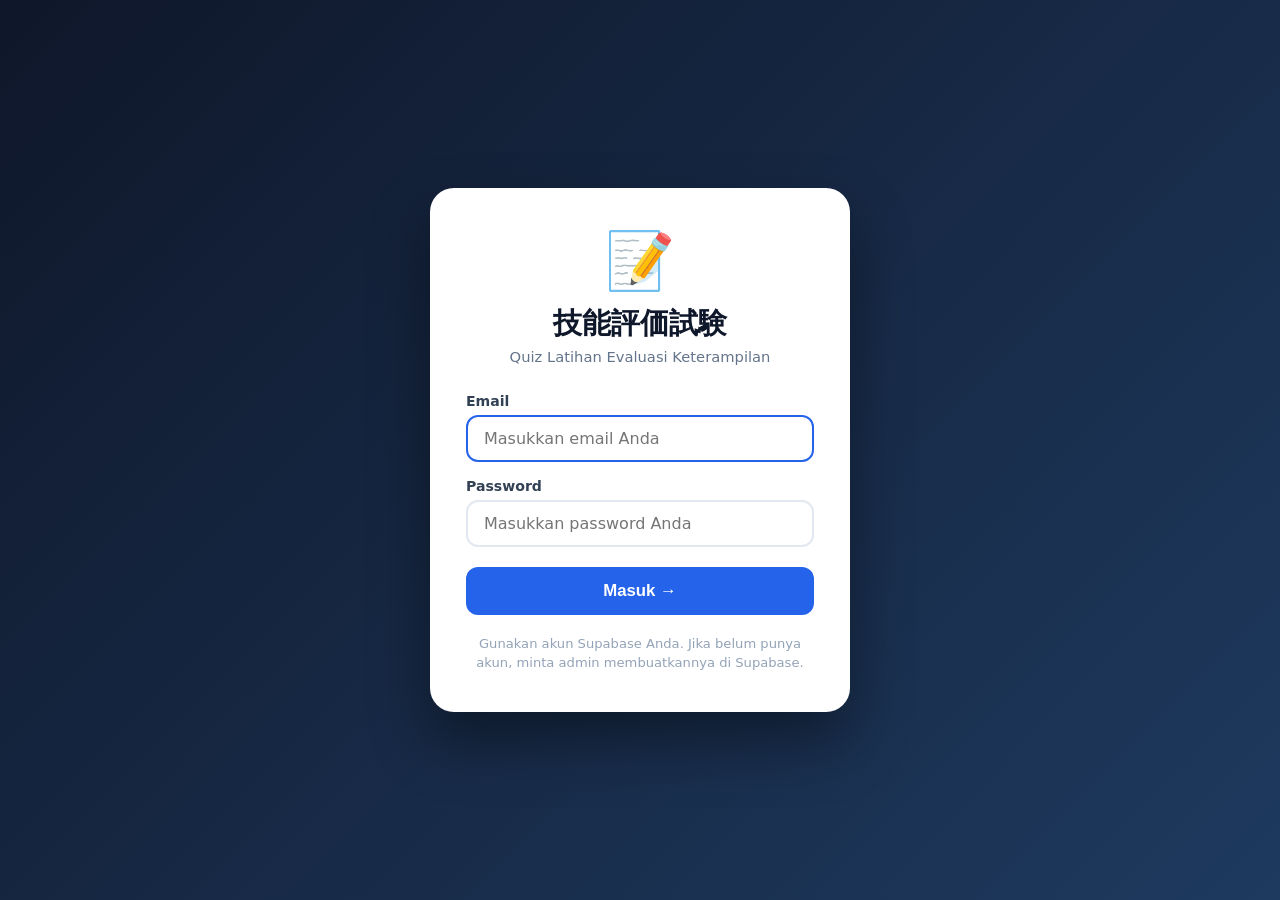
==== public/index.html @ 16ea08e5 "Siapkan deploy publik Souzai Kako" ====
<!doctype html>
<html lang="id">
    <head>
        <meta charset="utf-8" />
        <meta name="viewport" content="width=device-width, initial-scale=1" />
        <title>技能評価試験 — Quiz Latihan Evaluasi Keterampilan</title>
        <link rel="stylesheet" href="./assets/css/style.css" />
    </head>
    <body>
        <!-- 0. Halaman Login User -->
        <div id="screen-login" class="login-overlay">
            <div class="login-card">
                <div class="login-logo">📝</div>
                <h2>技能評価試験</h2>
                <p class="login-subtitle">Quiz Latihan Evaluasi Keterampilan</p>
                <form id="user-login-form" class="login-form" onsubmit="handleUserLogin(event)">
                    <div class="login-field">
                        <label for="login-username">Email</label>
                        <input
                            type="email"
                            id="login-username"
                            placeholder="Masukkan email Anda"
                            autocomplete="email"
                            required
                            autofocus
                        />
                    </div>
                    <div class="login-field">
                        <label for="login-password">Password</label>
                        <input
                            type="password"
                            id="login-password"
                            placeholder="Masukkan password Anda"
                            autocomplete="current-password"
                            required
                        />
                    </div>
                    <div id="login-error" class="login-error">Email atau password salah!</div>
                    <button type="submit" class="btn-login">Masuk →</button>
                </form>
                <p class="login-note">Gunakan akun Supabase Anda. Jika belum punya akun, minta admin membuatkannya di Supabase.</p>
            </div>
        </div>

        <main style="display:none;" id="main-app">
            <!-- User info bar -->
            <div class="user-topbar">
                <span class="user-topbar-name">👤 <span id="topbar-username">-</span></span>
                <button class="btn-user-logout" onclick="handleUserLogout()">🚪 Keluar</button>
            </div>

            <!-- 1. Halaman Depan: Pemilihan Bidang Pekerjaan -->
            <section id="screen-categories">
                <div class="hero-header">
                    <span class="hero-badge" id="hero-badge-title">技能評価試験 練習クイズ</span>
                    <h1 class="hero-title">Pilih Bidang Pekerjaan</h1>
                    <p class="hero-subtitle">
                        Pilih bidang kejuruan yang sesuai dengan pekerjaan magang Anda untuk memulai latihan soal evaluasi keterampilan:
                    </p>
                </div>

                <div class="category-grid" id="category-grid">
                    <!-- Diisi dinamis oleh app.js -->
                </div>
            </section>

            <!-- 2. Halaman Pengaturan Level & Tahun Soal (Tampil setelah memilih bidang) -->
            <section id="screen-config" style="display: none;">
                <div class="config-card">
                    <div class="config-header">
                        <div class="config-title-group">
                            <h2 id="config-cat-title">🍱 惣菜製造業</h2>
                            <p>Tentukan tingkatan ujian dan tahun soal yang ingin Anda pelajari:</p>
                        </div>
                        <button class="btn-change-cat" onclick="backToCategories()">
                            ← Ganti Bidang
                        </button>
                    </div>

                    <!-- Pilihan Level -->
                    <div class="section-label">
                        <span>1. Pilih Tingkatan / Level Ujian:</span>
                    </div>
                    <div class="level-grid">
                        <div class="level-option selected" id="opt-level-shokyu" onclick="selectLevel('shokyu')">
                            <div class="level-badge">🔰 初級 (Shokyu)</div>
                            <div class="level-desc">Tingkat Dasar (Ujian Evaluasi Tahun ke-1 / Magang 1 ke 2)</div>
                        </div>
                        <div class="level-option" id="opt-level-senmonkyu" onclick="selectLevel('senmonkyu')">
                            <div class="level-badge">⭐ 専門級 (Senmonkyu)</div>
                            <div class="level-desc">Tingkat Menengah / Spesialis (Ujian Tahun ke-3 / Tokutei Ginou)</div>
                        </div>
                    </div>

                    <!-- Pilihan Tahun Soal -->
                    <div class="section-label">
                        <span>2. Pilih Tahun Soal (Periode Ujian):</span>
                    </div>
                    <div class="year-grid" id="year-options-container">
                        <!-- Diisi secara dinamis oleh JavaScript -->
                    </div>

                    <!-- Ringkasan & Tombol Mulai -->
                    <div class="config-summary">
                        <span class="summary-text" id="config-summary-text">
                            Tersedia: <span class="summary-count" id="config-question-count">0 Soal</span>
                        </span>
                        <span style="font-size: 0.85rem; color: #64748b;" id="config-summary-detail"></span>
                    </div>

                    <button class="btn-launch-quiz" id="btn-start-quiz" onclick="launchQuiz()">
                        🚀 Mulai Latihan Kuis Sekarang &rarr;
                    </button>
                </div>
            </section>

            <!-- 3. Halaman Kuis Interaktif (Awalnya tersembunyi) -->
            <section id="screen-quiz" style="display: none;">
                <div class="card">
                    <div class="header-bar">
                        <div class="header-left">
                            <button class="btn-change-cat" onclick="backToConfig()" title="Ganti level atau tahun soal">
                                ⚙️ Ganti Filter
                            </button>
                            <span class="badge-cat-active" id="quiz-cat-name">🍱 惣菜製造業</span>
                            <span class="badge-level-year" id="quiz-level-year-badge">🔰 初級 • 2024</span>
                            <span class="badge-id" id="meta">Soal #...</span>
                        </div>
                        <div class="score-stats">
                            <span class="stat-badge stat-correct" id="stat-correct">Benar: 0</span>
                            <span class="stat-badge stat-wrong" id="stat-wrong">Salah: 0</span>
                        </div>
                    </div>

                    <div class="question" id="question">Memuat soal...</div>

                    <!-- Gambar Soal (Jika ada gambar) -->
                    <div id="question-image-wrap" class="question-image-wrap" style="display: none;">
                        <img id="question-image" class="question-image" src="" alt="Ilustrasi Soal" onclick="openImageLightbox(this.src)" />
                        <div class="image-zoom-hint">🔍 Klik gambar untuk memperbesar</div>
                    </div>

                    <div class="reading" id="reading"></div>

                    <!-- Pilihan Jawaban Interaktif -->
                    <div class="choice-container">
                        <button class="choice-btn" id="btn-true" onclick="selectAnswer('○')">
                            <span class="symbol">○</span>
                            <span>BENAR</span>
                        </button>
                        <button class="choice-btn" id="btn-false" onclick="selectAnswer('×')">
                            <span class="symbol">✕</span>
                            <span>SALAH</span>
                        </button>
                    </div>

                    <!-- Feedback Hasil -->
                    <div class="feedback-box" id="feedback">
                        <div class="feedback-title" id="feedback-title"></div>
                        <div class="feedback-explanation" id="feedback-explanation"></div>
                    </div>

                    <!-- Tombol Navigasi -->
                    <div class="nav-buttons">
                        <button class="nav-btn" id="back">← Mundur</button>
                        <button class="nav-btn" id="next">Maju →</button>
                    </div>

                    <div class="footer-info">
                        <span id="progress">Sudah muncul: 0 / 0</span>
                        <button class="btn-reset" onclick="resetSession()">🔄 Reset Sesi Kuis</button>
                    </div>

                    <div class="keyboard-hints">
                        Shortcut Keyboard: [1 / O] Benar &bull; [2 / X] Salah &bull; [&rarr;] Maju &bull; [&larr;] Mundur
                    </div>
                </div>
            </section>

            <!-- 4. Halaman Skor Akhir -->
            <section id="screen-results" style="display: none;">
                <div class="results-card">
                    <div class="results-header">
                        <div class="results-trophy" id="results-trophy">🏆</div>
                        <h2 class="results-title" id="results-title">Kuis Selesai!</h2>
                        <p class="results-subtitle" id="results-subtitle">Semua soal telah dikerjakan</p>
                    </div>

                    <div class="results-score-circle-wrap">
                        <div class="results-score-circle" id="results-score-circle">
                            <span class="results-score-value" id="results-score-pct">0%</span>
                            <span class="results-score-label">Nilai</span>
                        </div>
                    </div>

                    <div class="results-stats-grid">
                        <div class="results-stat-item correct-stat">
                            <span class="results-stat-num" id="results-correct">0</span>
                            <span class="results-stat-lbl">✅ Benar</span>
                        </div>
                        <div class="results-stat-item wrong-stat">
                            <span class="results-stat-num" id="results-wrong">0</span>
                            <span class="results-stat-lbl">❌ Salah</span>
                        </div>
                        <div class="results-stat-item total-stat">
                            <span class="results-stat-num" id="results-total">0</span>
                            <span class="results-stat-lbl">📋 Total Soal</span>
                        </div>
                    </div>

                    <div class="results-meta">
                        <span id="results-meta-info"></span>
                    </div>

                    <div class="results-actions">
                        <button class="btn-results-retry" onclick="launchQuiz()">🔄 Ulangi Kuis Ini</button>
                        <button class="btn-results-home" onclick="backToCategories()">🏠 Pilih Bidang Lain</button>
                    </div>
                </div>
            </section>
        </main>

        <!-- Lightbox Zoom Modal untuk Gambar Soal -->
        <div id="image-lightbox-modal" class="lightbox-modal" onclick="closeImageLightbox()">
            <button class="btn-close-lightbox" onclick="closeImageLightbox()">&times;</button>
            <div class="lightbox-img-wrap" onclick="event.stopPropagation()">
                <img id="lightbox-img" class="lightbox-img" src="" alt="Gambar Diperbesar" />
            </div>
        </div>

        <script src="https://cdn.jsdelivr.net/npm/@supabase/supabase-js@2"></script>
        <script type="module" src="./assets/js/app.js"></script>
    </body>
</html>
---- public/assets/css/style.css ----
:root {
    --primary: #2563eb;
    --primary-hover: #1d4ed8;
    --bg: #f1f5f9;
    --card-bg: #ffffff;
    --text-main: #0f172a;
    --text-muted: #64748b;
    --border-color: #e2e8f0;
    --correct-bg: #16a34a;
    --correct-border: #15803d;
    --correct-light: #f0fdf4;
    --correct-text: #166534;
    --wrong-bg: #dc2626;
    --wrong-border: #b91c1c;
    --wrong-light: #fef2f2;
    --wrong-text: #991b1b;
}

* {
    box-sizing: border-box;
}

body {
    font-family:
        system-ui,
        -apple-system,
        "Segoe UI",
        Roboto,
        "Hiragino Sans",
        "Yu Gothic",
        sans-serif;
    background: var(--bg);
    color: var(--text-main);
    margin: 0;
    padding: 24px 16px;
    min-height: 100vh;
    display: flex;
    flex-direction: column;
    justify-content: center;
}

main {
    max-width: 820px;
    width: 100%;
    margin: auto;
}

/* ==========================================================================
   Category Selector Screen (Halaman Depan Pemilihan Bidang)
   ========================================================================== */
.hero-header {
    text-align: center;
    margin-bottom: 32px;
}

.hero-badge {
    display: inline-block;
    background: #e0e7ff;
    color: #3730a3;
    font-weight: 700;
    font-size: 0.85rem;
    padding: 6px 16px;
    border-radius: 20px;
    margin-bottom: 12px;
    letter-spacing: 0.5px;
}

.hero-title {
    font-size: 2rem;
    font-weight: 800;
    color: #0f172a;
    margin: 0 0 8px 0;
    line-height: 1.3;
}

.hero-subtitle {
    font-size: 1.05rem;
    color: var(--text-muted);
    margin: 0 auto;
    max-width: 580px;
    line-height: 1.5;
}

.category-grid {
    display: grid;
    grid-template-columns: repeat(auto-fit, minmax(320px, 1fr));
    gap: 20px;
    margin-bottom: 24px;
}

.category-card {
    background: var(--card-bg);
    border: 2px solid var(--border-color);
    border-radius: 20px;
    padding: 28px;
    display: flex;
    flex-direction: column;
    justify-content: space-between;
    transition: all 0.25s cubic-bezier(0.4, 0, 0.2, 1);
    cursor: pointer;
    box-shadow: 0 4px 16px rgba(0, 0, 0, 0.03);
    position: relative;
    overflow: hidden;
}

.category-card:hover {
    transform: translateY(-4px);
    border-color: var(--primary);
    box-shadow: 0 14px 30px rgba(37, 99, 235, 0.12);
}

.cat-top {
    display: flex;
    justify-content: space-between;
    align-items: flex-start;
    margin-bottom: 16px;
}

.cat-icon {
    font-size: 2.8rem;
    line-height: 1;
}

.cat-count-badge {
    background: #f1f5f9;
    color: #475569;
    font-size: 0.8rem;
    font-weight: 700;
    padding: 4px 12px;
    border-radius: 12px;
    border: 1px solid #e2e8f0;
}

.cat-title {
    font-size: 1.4rem;
    font-weight: 700;
    color: #0f172a;
    margin: 0 0 4px 0;
}

.cat-subtitle {
    font-size: 0.95rem;
    font-weight: 600;
    color: var(--primary);
    margin: 0 0 12px 0;
}

.cat-desc {
    font-size: 0.9rem;
    color: var(--text-muted);
    line-height: 1.5;
    margin: 0 0 20px 0;
}

.btn-start-cat {
    display: flex;
    align-items: center;
    justify-content: center;
    gap: 8px;
    width: 100%;
    padding: 12px;
    background: #0f172a;
    color: white;
    border: none;
    border-radius: 12px;
    font-size: 0.95rem;
    font-weight: 700;
    cursor: pointer;
    transition: background 0.15s ease;
}

.category-card:hover .btn-start-cat {
    background: var(--primary);
}

/* ==========================================================================
   Level & Year Selection Screen (Pemilihan Tingkatan & Tahun Soal)
   ========================================================================== */
.config-card {
    background: var(--card-bg);
    border-radius: 20px;
    padding: 32px;
    box-shadow: 0 10px 30px rgba(0, 0, 0, 0.06);
    border: 1px solid var(--border-color);
}

.config-header {
    display: flex;
    align-items: center;
    justify-content: space-between;
    margin-bottom: 24px;
    padding-bottom: 16px;
    border-bottom: 1px solid var(--border-color);
    flex-wrap: wrap;
    gap: 12px;
}

.config-title-group h2 {
    margin: 0 0 4px 0;
    font-size: 1.5rem;
    color: #0f172a;
}

.config-title-group p {
    margin: 0;
    color: var(--text-muted);
    font-size: 0.9rem;
}

.section-label {
    font-size: 0.95rem;
    font-weight: 700;
    color: #334155;
    margin-bottom: 12px;
    display: flex;
    align-items: center;
    gap: 8px;
}

.level-grid {
    display: grid;
    grid-template-columns: 1fr 1fr;
    gap: 16px;
    margin-bottom: 24px;
}

.level-option {
    border: 2px solid var(--border-color);
    border-radius: 16px;
    padding: 18px;
    cursor: pointer;
    transition: all 0.2s ease;
    display: flex;
    flex-direction: column;
    position: relative;
    background: #ffffff;
}

.level-option:hover {
    border-color: #cbd5e1;
    background: #f8fafc;
}

.level-option.selected {
    border-color: var(--primary);
    background: #eff6ff;
    box-shadow: 0 4px 14px rgba(37, 99, 235, 0.15);
}

.level-badge {
    font-size: 1.25rem;
    font-weight: 800;
    color: #0f172a;
    margin-bottom: 4px;
    display: flex;
    align-items: center;
    gap: 6px;
}

.level-desc {
    font-size: 0.84rem;
    color: var(--text-muted);
    line-height: 1.4;
}

.year-grid {
    display: flex;
    flex-wrap: wrap;
    gap: 10px;
    margin-bottom: 28px;
}

.year-pill {
    padding: 10px 18px;
    border: 2px solid var(--border-color);
    border-radius: 12px;
    font-size: 0.92rem;
    font-weight: 700;
    color: #334155;
    background: white;
    cursor: pointer;
    transition: all 0.15s ease;
}

.year-pill:hover {
    border-color: #cbd5e1;
    background: #f8fafc;
}

.year-pill.selected {
    border-color: var(--primary);
    background: var(--primary);
    color: white;
}

.config-summary {
    background: #f8fafc;
    border: 1px solid var(--border-color);
    border-radius: 12px;
    padding: 14px 18px;
    display: flex;
    justify-content: space-between;
    align-items: center;
    margin-bottom: 20px;
    flex-wrap: wrap;
    gap: 10px;
}

.summary-text {
    font-size: 0.92rem;
    color: #334155;
    font-weight: 600;
}

.summary-count {
    color: var(--primary);
    font-weight: 800;
}

.btn-launch-quiz {
    width: 100%;
    padding: 16px;
    background: #0f172a;
    color: white;
    border: none;
    border-radius: 14px;
    font-size: 1.05rem;
    font-weight: 700;
    cursor: pointer;
    transition: background 0.15s ease;
    display: flex;
    align-items: center;
    justify-content: center;
    gap: 10px;
}

.btn-launch-quiz:hover {
    background: var(--primary);
}

/* ==========================================================================
   Quiz Screen (Halaman Kuis)
   ========================================================================== */
.card {
    background: var(--card-bg);
    border-radius: 20px;
    padding: 32px;
    box-shadow: 0 10px 30px rgba(0, 0, 0, 0.06), 0 1px 3px rgba(0, 0, 0, 0.04);
    border: 1px solid var(--border-color);
}

.header-bar {
    display: flex;
    justify-content: space-between;
    align-items: center;
    margin-bottom: 20px;
    flex-wrap: wrap;
    gap: 10px;
}

.header-left {
    display: flex;
    align-items: center;
    gap: 8px;
    flex-wrap: wrap;
}

.btn-change-cat {
    display: inline-flex;
    align-items: center;
    gap: 6px;
    padding: 6px 14px;
    background: #f1f5f9;
    border: 1px solid #cbd5e1;
    border-radius: 20px;
    color: #334155;
    font-size: 0.84rem;
    font-weight: 600;
    cursor: pointer;
    transition: all 0.15s ease;
}

.btn-change-cat:hover {
    background: #e2e8f0;
    color: #0f172a;
}

.badge-cat-active {
    background: #dbeafe;
    color: #1e40af;
    font-weight: 700;
    font-size: 0.82rem;
    padding: 5px 12px;
    border-radius: 20px;
}

.badge-level-year {
    background: #fef3c7;
    color: #92400e;
    font-weight: 700;
    font-size: 0.82rem;
    padding: 5px 12px;
    border-radius: 20px;
    border: 1px solid #fde68a;
}

.badge-id {
    background: #e0e7ff;
    color: #3730a3;
    font-weight: 700;
    font-size: 0.82rem;
    padding: 5px 12px;
    border-radius: 20px;
    letter-spacing: 0.5px;
}

.score-stats {
    display: flex;
    gap: 10px;
    font-size: 0.88rem;
    font-weight: 600;
}

.stat-badge {
    padding: 4px 10px;
    border-radius: 8px;
}

.stat-correct {
    background: #dcfce7;
    color: #166534;
}

.stat-wrong {
    background: #fee2e2;
    color: #991b1b;
}

.question {
    font-size: 1.35rem;
    line-height: 1.8;
    font-weight: 600;
    min-height: 80px;
    color: #1e293b;
}

/* Question Image Display */
.question-image-wrap {
    margin: 16px 0;
    text-align: center;
    background: #f8fafc;
    border: 1px solid var(--border-color);
    border-radius: 14px;
    padding: 12px;
    overflow: hidden;
    position: relative;
}

.question-image {
    max-width: 100%;
    max-height: 280px;
    object-fit: contain;
    border-radius: 10px;
    cursor: zoom-in;
    transition: transform 0.2s ease;
}

.question-image:hover {
    transform: scale(1.02);
}

.image-zoom-hint {
    font-size: 0.76rem;
    color: var(--text-muted);
    margin-top: 6px;
    display: flex;
    align-items: center;
    justify-content: center;
    gap: 4px;
}

.reading {
    color: var(--text-muted);
    font-size: 1.02rem;
    line-height: 1.6;
    margin-top: 12px;
    font-style: italic;
    padding-bottom: 12px;
    border-bottom: 1px dashed var(--border-color);
}

/* Interactive Choice Buttons */
.choice-container {
    display: grid;
    grid-template-columns: 1fr 1fr;
    gap: 16px;
    margin-top: 24px;
}

.choice-btn {
    display: flex;
    align-items: center;
    justify-content: center;
    gap: 12px;
    padding: 18px 24px;
    border: 2px solid var(--border-color);
    border-radius: 14px;
    background: #ffffff;
    color: #1e293b;
    font-size: 1.25rem;
    font-weight: 700;
    cursor: pointer;
    transition: all 0.2s cubic-bezier(0.4, 0, 0.2, 1);
    user-select: none;
    outline: none;
}

.choice-btn .symbol {
    font-size: 1.6rem;
    line-height: 1;
}

.choice-btn:hover:not(:disabled) {
    border-color: #cbd5e1;
    background: #f8fafc;
    transform: translateY(-2px);
    box-shadow: 0 4px 12px rgba(0, 0, 0, 0.05);
}

.choice-btn:active:not(:disabled) {
    transform: translateY(0);
}

/* Correct Choice Styling (Green) */
.choice-btn.correct {
    background: var(--correct-bg) !important;
    border-color: var(--correct-border) !important;
    color: #ffffff !important;
    box-shadow: 0 6px 16px rgba(22, 163, 74, 0.35);
}

/* Wrong Choice Styling (Red) */
.choice-btn.wrong {
    background: var(--wrong-bg) !important;
    border-color: var(--wrong-border) !important;
    color: #ffffff !important;
    box-shadow: 0 6px 16px rgba(220, 38, 38, 0.35);
}

/* Secondary highlight for the right answer when user guessed wrong */
.choice-btn.reveal-correct {
    background: #dcfce7 !important;
    border-color: var(--correct-bg) !important;
    color: var(--correct-text) !important;
    border-style: dashed;
}

.choice-btn:disabled {
    cursor: default;
}

/* Feedback Box */
.feedback-box {
    margin-top: 20px;
    padding: 16px 20px;
    border-radius: 12px;
    display: none;
    animation: fadeIn 0.25s ease-in-out;
}

@keyframes fadeIn {
    from {
        opacity: 0;
        transform: translateY(-6px);
    }
    to {
        opacity: 1;
        transform: translateY(0);
    }
}

.feedback-box.correct-box {
    background: var(--correct-light);
    border: 1px solid #bbf7d0;
    color: var(--correct-text);
}

.feedback-box.wrong-box {
    background: var(--wrong-light);
    border: 1px solid #fecaca;
    color: var(--wrong-text);
}

.feedback-title {
    font-weight: 700;
    font-size: 1.05rem;
    display: flex;
    align-items: center;
    gap: 8px;
    margin-bottom: 6px;
}

.feedback-explanation {
    font-size: 0.95rem;
    line-height: 1.5;
    color: #334155;
}

/* Navigation Buttons */
.nav-buttons {
    display: flex;
    gap: 12px;
    margin-top: 28px;
}

.nav-btn {
    flex: 1;
    padding: 14px 20px;
    border: 0;
    border-radius: 12px;
    font-size: 1rem;
    font-weight: 600;
    cursor: pointer;
    transition: all 0.15s ease;
    display: flex;
    align-items: center;
    justify-content: center;
    gap: 8px;
}

#back {
    background: #e2e8f0;
    color: #334155;
}

#back:hover:not(:disabled) {
    background: #cbd5e1;
}

#next {
    background: #0f172a;
    color: #ffffff;
}

#next:hover:not(:disabled) {
    background: #1e293b;
}

.nav-btn:disabled {
    opacity: 0.4;
    cursor: not-allowed;
}

.footer-info {
    display: flex;
    justify-content: space-between;
    align-items: center;
    margin-top: 20px;
    padding-top: 14px;
    border-top: 1px solid var(--border-color);
    color: var(--text-muted);
    font-size: 0.88rem;
    flex-wrap: wrap;
    gap: 10px;
}

.btn-reset {
    background: none;
    border: none;
    color: var(--text-muted);
    text-decoration: underline;
    cursor: pointer;
    font-size: 0.85rem;
    padding: 0;
}

.btn-reset:hover {
    color: #0f172a;
}

.keyboard-hints {
    font-size: 0.78rem;
    color: #94a3b8;
    text-align: center;
    margin-top: 14px;
}

/* Lightbox Modal for Zooming Images */
.lightbox-modal {
    position: fixed;
    top: 0;
    left: 0;
    width: 100vw;
    height: 100vh;
    background: rgba(15, 23, 42, 0.85);
    backdrop-filter: blur(4px);
    display: flex;
    align-items: center;
    justify-content: center;
    padding: 20px;
    z-index: 4000;
    opacity: 0;
    visibility: hidden;
    transition: all 0.2s ease;
}

.lightbox-modal.open {
    opacity: 1;
    visibility: visible;
}

.lightbox-img-wrap {
    max-width: 90vw;
    max-height: 85vh;
    display: flex;
    flex-direction: column;
    align-items: center;
}

.lightbox-img {
    max-width: 100%;
    max-height: 80vh;
    border-radius: 12px;
    box-shadow: 0 25px 50px -12px rgba(0, 0, 0, 0.5);
    background: white;
}

.btn-close-lightbox {
    position: absolute;
    top: 20px;
    right: 24px;
    background: rgba(255, 255, 255, 0.2);
    border: none;
    color: white;
    font-size: 2rem;
    cursor: pointer;
    border-radius: 50%;
    width: 44px;
    height: 44px;
    display: flex;
    align-items: center;
    justify-content: center;
    transition: background 0.15s;
}

.btn-close-lightbox:hover {
    background: rgba(255, 255, 255, 0.4);
}

@media (max-width: 640px) {
    .hero-title {
        font-size: 1.6rem;
    }
    .card, .config-card {
        padding: 20px;
    }
    .level-grid {
        grid-template-columns: 1fr;
    }
    .question {
        font-size: 1.2rem;
    }
    .choice-container {
        grid-template-columns: 1fr;
    }
    .choice-btn {
        padding: 14px;
        font-size: 1.1rem;
    }
    .header-left {
        width: 100%;
    }
}

/* ==========================================================================
   User Login Screen
   ========================================================================== */
.login-overlay {
    position: fixed;
    top: 0;
    left: 0;
    width: 100vw;
    height: 100vh;
    background: linear-gradient(135deg, #0f172a 0%, #1e3a5f 100%);
    display: flex;
    align-items: center;
    justify-content: center;
    padding: 20px;
    z-index: 5000;
}

.login-card {
    background: white;
    width: 100%;
    max-width: 420px;
    border-radius: 24px;
    padding: 40px 36px;
    box-shadow: 0 30px 60px rgba(0, 0, 0, 0.4);
    text-align: center;
}

.login-logo {
    font-size: 3.5rem;
    margin-bottom: 10px;
}

.login-card h2 {
    margin: 0 0 4px 0;
    font-size: 1.8rem;
    font-weight: 800;
    color: #0f172a;
}

.login-subtitle {
    margin: 0 0 28px 0;
    font-size: 0.92rem;
    color: var(--text-muted);
}

.login-form {
    text-align: left;
}

.login-field {
    margin-bottom: 16px;
}

.login-field label {
    display: block;
    font-size: 0.88rem;
    font-weight: 700;
    color: #334155;
    margin-bottom: 6px;
}

.login-field input {
    width: 100%;
    padding: 12px 16px;
    border: 2px solid #e2e8f0;
    border-radius: 12px;
    font-size: 1rem;
    font-family: inherit;
    outline: none;
    transition: border-color 0.2s ease;
    color: #0f172a;
}

.login-field input:focus {
    border-color: var(--primary);
}

.login-error {
    background: #fee2e2;
    color: #991b1b;
    font-size: 0.88rem;
    font-weight: 600;
    padding: 10px 14px;
    border-radius: 8px;
    margin-bottom: 12px;
    display: none;
    border: 1px solid #fecaca;
}

.btn-login {
    width: 100%;
    padding: 14px;
    background: var(--primary);
    color: white;
    border: none;
    border-radius: 12px;
    font-size: 1.05rem;
    font-weight: 700;
    cursor: pointer;
    transition: background 0.15s ease;
    margin-top: 4px;
}

.btn-login:hover {
    background: var(--primary-hover);
}

.login-note {
    margin: 20px 0 0 0;
    font-size: 0.82rem;
    color: #94a3b8;
    line-height: 1.4;
}

/* ==========================================================================
   User Top Bar
   ========================================================================== */
.user-topbar {
    display: flex;
    justify-content: space-between;
    align-items: center;
    padding: 8px 16px;
    background: white;
    border: 1px solid var(--border-color);
    border-radius: 12px;
    margin-bottom: 16px;
    box-shadow: 0 2px 8px rgba(0, 0, 0, 0.04);
}

.user-topbar-name {
    font-size: 0.9rem;
    font-weight: 700;
    color: #334155;
}

.btn-user-logout {
    background: #f1f5f9;
    border: 1px solid #e2e8f0;
    border-radius: 8px;
    padding: 5px 12px;
    font-size: 0.85rem;
    font-weight: 600;
    color: #475569;
    cursor: pointer;
    transition: all 0.15s ease;
}

.btn-user-logout:hover {
    background: #fee2e2;
    border-color: #fca5a5;
    color: #991b1b;
}

/* ==========================================================================
   Quiz Results / Score Screen
   ========================================================================== */
.results-card {
    background: var(--card-bg);
    border-radius: 24px;
    padding: 40px 36px;
    box-shadow: 0 10px 30px rgba(0, 0, 0, 0.08);
    border: 1px solid var(--border-color);
    text-align: center;
    animation: fadeIn 0.4s ease;
}

.results-header {
    margin-bottom: 28px;
}

.results-trophy {
    font-size: 4rem;
    line-height: 1;
    margin-bottom: 12px;
    animation: trophyBounce 0.6s ease;
}

@keyframes trophyBounce {
    0% { transform: scale(0.5); opacity: 0; }
    70% { transform: scale(1.15); }
    100% { transform: scale(1); opacity: 1; }
}

.results-title {
    margin: 0 0 8px 0;
    font-size: 1.8rem;
    font-weight: 800;
    color: #0f172a;
}

.results-subtitle {
    margin: 0;
    font-size: 1rem;
    color: var(--text-muted);
}

.results-score-circle-wrap {
    display: flex;
    justify-content: center;
    margin: 28px 0;
}

.results-score-circle {
    width: 150px;
    height: 150px;
    border-radius: 50%;
    display: flex;
    flex-direction: column;
    align-items: center;
    justify-content: center;
    border: 8px solid #e2e8f0;
    background: #f8fafc;
}

.results-score-circle.score-pass {
    border-color: #16a34a;
    background: #f0fdf4;
}

.results-score-circle.score-near {
    border-color: #d97706;
    background: #fffbeb;
}

.results-score-circle.score-fail {
    border-color: #dc2626;
    background: #fef2f2;
}

.results-score-value {
    font-size: 2.4rem;
    font-weight: 800;
    color: #0f172a;
    line-height: 1;
}

.results-score-label {
    font-size: 0.82rem;
    font-weight: 600;
    color: var(--text-muted);
    margin-top: 4px;
}

.results-stats-grid {
    display: grid;
    grid-template-columns: repeat(3, 1fr);
    gap: 16px;
    margin: 24px 0;
}

.results-stat-item {
    background: #f8fafc;
    border-radius: 14px;
    padding: 16px 12px;
    border: 2px solid var(--border-color);
    display: flex;
    flex-direction: column;
    align-items: center;
    gap: 6px;
}

.results-stat-item.correct-stat {
    background: #f0fdf4;
    border-color: #bbf7d0;
}

.results-stat-item.wrong-stat {
    background: #fef2f2;
    border-color: #fecaca;
}

.results-stat-item.total-stat {
    background: #eff6ff;
    border-color: #bfdbfe;
}

.results-stat-num {
    font-size: 2rem;
    font-weight: 800;
    color: #0f172a;
    line-height: 1;
}

.results-stat-lbl {
    font-size: 0.84rem;
    font-weight: 600;
    color: var(--text-muted);
}

.results-meta {
    font-size: 0.88rem;
    color: #64748b;
    background: #f1f5f9;
    border-radius: 10px;
    padding: 10px 16px;
    margin-bottom: 24px;
}

.results-actions {
    display: flex;
    gap: 12px;
    justify-content: center;
    flex-wrap: wrap;
}

.btn-results-retry {
    flex: 1;
    min-width: 160px;
    padding: 14px 20px;
    background: #0f172a;
    color: white;
    border: none;
    border-radius: 12px;
    font-size: 1rem;
    font-weight: 700;
    cursor: pointer;
    transition: background 0.15s ease;
}

.btn-results-retry:hover {
    background: var(--primary);
}

.btn-results-home {
    flex: 1;
    min-width: 160px;
    padding: 14px 20px;
    background: #f1f5f9;
    color: #334155;
    border: 1px solid #e2e8f0;
    border-radius: 12px;
    font-size: 1rem;
    font-weight: 700;
    cursor: pointer;
    transition: all 0.15s ease;
}

.btn-results-home:hover {
    background: #e2e8f0;
    color: #0f172a;
}

@media (max-width: 480px) {
    .results-card {
        padding: 28px 20px;
    }
    .results-stats-grid {
        grid-template-columns: 1fr;
    }
    .results-score-circle {
        width: 130px;
        height: 130px;
    }
    .results-score-value {
        font-size: 2rem;
    }
}
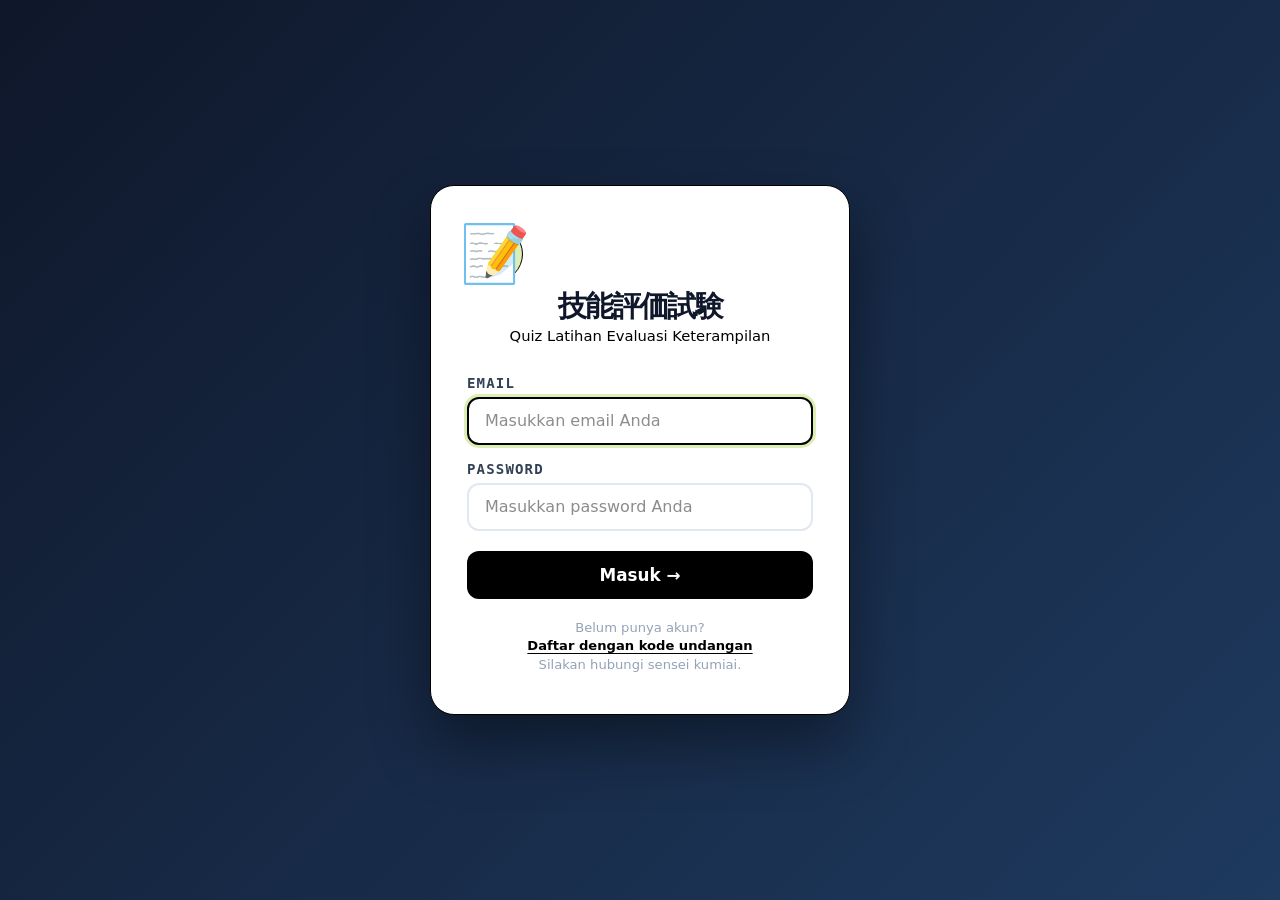
==== commit 2c3c5875: "tambah fitur login dan overhaul UI" ====
--- a/public/index.html
+++ b/public/index.html
@@ -4,6 +4,9 @@
         <meta charset="utf-8" />
         <meta name="viewport" content="width=device-width, initial-scale=1" />
         <title>技能評価試験 — Quiz Latihan Evaluasi Keterampilan</title>
+        <link rel="preconnect" href="https://fonts.googleapis.com" />
+        <link rel="preconnect" href="https://fonts.gstatic.com" crossorigin />
+        <link href="https://fonts.googleapis.com/css2?family=Noto+Sans+JP:wght@400;500;600;700&display=swap" rel="stylesheet" />
         <link rel="stylesheet" href="./assets/css/style.css" />
     </head>
     <body>
@@ -38,7 +41,37 @@
                     <div id="login-error" class="login-error">Email atau password salah!</div>
                     <button type="submit" class="btn-login">Masuk →</button>
                 </form>
-                <p class="login-note">Gunakan akun Supabase Anda. Jika belum punya akun, minta admin membuatkannya di Supabase.</p>
+                <p class="login-note">Belum punya akun? <button type="button" class="link-button" onclick="showSignupScreen()">Daftar dengan kode undangan</button><br />Silakan hubungi sensei kumiai.</p>
+            </div>
+        </div>
+
+        <div id="screen-signup" class="login-overlay" style="display: none;">
+            <div class="login-card">
+                <div class="login-logo">📝</div>
+                <h2>Daftar Akun</h2>
+                <p class="login-subtitle">Isi nama asli dan kode undangan grup Anda</p>
+                <form id="user-signup-form" class="login-form" onsubmit="handleUserSignup(event)">
+                    <div class="login-field">
+                        <label for="signup-name">Nama asli</label>
+                        <input type="text" id="signup-name" placeholder="Nama lengkap sesuai identitas" autocomplete="name" required maxlength="100" />
+                    </div>
+                    <div class="login-field">
+                        <label for="signup-email">Email</label>
+                        <input type="email" id="signup-email" placeholder="Masukkan email Anda" autocomplete="email" required />
+                    </div>
+                    <div class="login-field">
+                        <label for="signup-password">Password</label>
+                        <input type="password" id="signup-password" placeholder="Minimal 6 karakter" autocomplete="new-password" minlength="6" required />
+                    </div>
+                    <div class="login-field">
+                        <label for="signup-invite">Kode undangan</label>
+                        <input type="text" id="signup-invite" placeholder="Contoh: UJIAN-115-KENSETU" required maxlength="80" />
+                    </div>
+                    <div id="signup-error" class="login-error"></div>
+                    <button type="submit" class="btn-login">Daftar akun</button>
+                </form>
+                <p class="login-note">Akun baru harus disetujui admin sebelum dapat digunakan.</p>
+                <button type="button" class="link-button" onclick="showLoginScreen()">← Kembali ke login</button>
             </div>
         </div>
 
@@ -67,50 +100,50 @@
             <!-- 2. Halaman Pengaturan Level & Tahun Soal (Tampil setelah memilih bidang) -->
             <section id="screen-config" style="display: none;">
                 <div class="config-card">
-                    <div class="config-header">
-                        <div class="config-title-group">
-                            <h2 id="config-cat-title">🍱 惣菜製造業</h2>
-                            <p>Tentukan tingkatan ujian dan tahun soal yang ingin Anda pelajari:</p>
-                        </div>
-                        <button class="btn-change-cat" onclick="backToCategories()">
-                            ← Ganti Bidang
-                        </button>
-                    </div>
-
-                    <!-- Pilihan Level -->
-                    <div class="section-label">
-                        <span>1. Pilih Tingkatan / Level Ujian:</span>
-                    </div>
-                    <div class="level-grid">
-                        <div class="level-option selected" id="opt-level-shokyu" onclick="selectLevel('shokyu')">
-                            <div class="level-badge">🔰 初級 (Shokyu)</div>
-                            <div class="level-desc">Tingkat Dasar (Ujian Evaluasi Tahun ke-1 / Magang 1 ke 2)</div>
-                        </div>
-                        <div class="level-option" id="opt-level-senmonkyu" onclick="selectLevel('senmonkyu')">
-                            <div class="level-badge">⭐ 専門級 (Senmonkyu)</div>
-                            <div class="level-desc">Tingkat Menengah / Spesialis (Ujian Tahun ke-3 / Tokutei Ginou)</div>
-                        </div>
-                    </div>
-
-                    <!-- Pilihan Tahun Soal -->
-                    <div class="section-label">
-                        <span>2. Pilih Tahun Soal (Periode Ujian):</span>
-                    </div>
-                    <div class="year-grid" id="year-options-container">
-                        <!-- Diisi secara dinamis oleh JavaScript -->
-                    </div>
-
-                    <!-- Ringkasan & Tombol Mulai -->
-                    <div class="config-summary">
-                        <span class="summary-text" id="config-summary-text">
-                            Tersedia: <span class="summary-count" id="config-question-count">0 Soal</span>
-                        </span>
-                        <span style="font-size: 0.85rem; color: #64748b;" id="config-summary-detail"></span>
-                    </div>
-
-                    <button class="btn-launch-quiz" id="btn-start-quiz" onclick="launchQuiz()">
-                        🚀 Mulai Latihan Kuis Sekarang &rarr;
-                    </button>
+                    <div class="config-step" id="config-step-level">
+                        <div class="config-header">
+                            <div class="config-title-group">
+                                <span class="config-eyebrow">LANGKAH 01</span>
+                                <h2 id="config-cat-title">🍱 惣菜製造業</h2>
+                                <p>Pilih tingkatan ujian yang ingin Anda pelajari.</p>
+                            </div>
+                            <button class="btn-change-cat" onclick="backToCategories()">← Ganti Bidang</button>
+                        </div>
+
+                        <div class="section-label"><span>Pilih Tingkatan / Level Ujian</span></div>
+                        <div class="level-grid">
+                            <div class="level-option selected" id="opt-level-shokyu" role="button" tabindex="0" onclick="selectLevel('shokyu')" onkeydown="if (event.key === 'Enter' || event.key === ' ') { event.preventDefault(); selectLevel('shokyu'); }">
+                                <div class="level-badge">🔰 初級 (Shokyu)</div>
+                                <div class="level-desc">Tingkat Dasar (Ujian Evaluasi Tahun ke-1 / Magang 1 ke 2)</div>
+                            </div>
+                            <div class="level-option" id="opt-level-senmonkyu" role="button" tabindex="0" onclick="selectLevel('senmonkyu')" onkeydown="if (event.key === 'Enter' || event.key === ' ') { event.preventDefault(); selectLevel('senmonkyu'); }">
+                                <div class="level-badge">⭐ 専門級 (Senmonkyu)</div>
+                                <div class="level-desc">Tingkat Menengah / Spesialis (Ujian Tahun ke-3 / Tokutei Ginou)</div>
+                            </div>
+                        </div>
+
+                        <button class="btn-config-next" type="button" onclick="showYearStep()">Lanjut pilih tahun →</button>
+                    </div>
+
+                    <div class="config-step" id="config-step-year" style="display: none;">
+                        <div class="config-header">
+                            <div class="config-title-group">
+                                <span class="config-eyebrow">LANGKAH 02</span>
+                                <h2>Pilih Tahun Soal</h2>
+                                <p>Pilih periode ujian yang ingin Anda gunakan untuk latihan.</p>
+                            </div>
+                            <button class="btn-change-cat" onclick="showLevelStep()">← Kembali</button>
+                        </div>
+
+                        <div class="year-list" id="year-options-container" role="radiogroup" aria-label="Pilih tahun soal"></div>
+
+                        <div class="config-summary">
+                            <span class="summary-text">Tersedia: <span class="summary-count" id="config-question-count">0 Soal</span></span>
+                            <span id="config-summary-detail"></span>
+                        </div>
+
+                        <button class="btn-launch-quiz" id="btn-start-quiz" onclick="launchQuiz()">🚀 Mulai Latihan Kuis &rarr;</button>
+                    </div>
                 </div>
             </section>
 
@@ -132,7 +165,20 @@
                         </div>
                     </div>
 
-                    <div class="question" id="question">Memuat soal...</div>
+                    <div class="quiz-progress-panel">
+                        <div class="quiz-progress-copy">
+                            <span class="quiz-eyebrow">LATIHAN BERJALAN</span>
+                            <span class="quiz-progress-label" id="progress-label">0 dari 0 soal</span>
+                        </div>
+                        <div class="quiz-progress-track" role="progressbar" aria-label="Progress kuis" aria-valuemin="0" aria-valuemax="0" aria-valuenow="0">
+                            <div class="quiz-progress-value" id="quiz-progress-value"></div>
+                        </div>
+                    </div>
+
+                    <section class="quiz-content-panel japanese-panel" aria-labelledby="japanese-panel-label">
+                        <span class="quiz-panel-label" id="japanese-panel-label">BAHASA JEPANG</span>
+                        <div class="question" id="question">Memuat soal...</div>
+                    </section>
 
                     <!-- Gambar Soal (Jika ada gambar) -->
                     <div id="question-image-wrap" class="question-image-wrap" style="display: none;">
@@ -140,40 +186,43 @@
                         <div class="image-zoom-hint">🔍 Klik gambar untuk memperbesar</div>
                     </div>
 
-                    <div class="reading" id="reading"></div>
-
-                    <!-- Pilihan Jawaban Interaktif -->
-                    <div class="choice-container">
-                        <button class="choice-btn" id="btn-true" onclick="selectAnswer('○')">
-                            <span class="symbol">○</span>
-                            <span>BENAR</span>
-                        </button>
-                        <button class="choice-btn" id="btn-false" onclick="selectAnswer('×')">
-                            <span class="symbol">✕</span>
-                            <span>SALAH</span>
-                        </button>
+                    <section class="quiz-content-panel reading-panel" aria-labelledby="reading-panel-label">
+                        <span class="quiz-panel-label" id="reading-panel-label">CARA BACA</span>
+                        <div class="reading" id="reading"></div>
+                    </section>
+
+                    <section class="quiz-content-panel meaning-panel" aria-labelledby="meaning-panel-label">
+                        <span class="quiz-panel-label" id="meaning-panel-label">ARTI</span>
+                        <div class="meaning" id="meaning"></div>
+                    </section>
+
+                    <!-- Kontrol kuis fixed di bawah layar -->
+                    <div class="quiz-controls-dock">
+                        <div class="choice-container">
+                            <button class="choice-btn" id="btn-true" onclick="selectAnswer('○')">
+                                <span class="symbol">○</span>
+                                <span>BENAR</span>
+                            </button>
+                            <button class="choice-btn" id="btn-false" onclick="selectAnswer('×')">
+                                <span class="symbol">✕</span>
+                                <span>SALAH</span>
+                            </button>
+                        </div>
+
+                        <!-- Tombol Navigasi -->
+                        <div class="nav-buttons">
+                            <button class="nav-btn" id="back">← Mundur</button>
+                            <button class="nav-btn" id="next">Maju →</button>
+                        </div>
                     </div>
 
                     <!-- Feedback Hasil -->
                     <div class="feedback-box" id="feedback">
+                        <span class="quiz-panel-label">KOREKSI</span>
                         <div class="feedback-title" id="feedback-title"></div>
                         <div class="feedback-explanation" id="feedback-explanation"></div>
                     </div>
 
-                    <!-- Tombol Navigasi -->
-                    <div class="nav-buttons">
-                        <button class="nav-btn" id="back">← Mundur</button>
-                        <button class="nav-btn" id="next">Maju →</button>
-                    </div>
-
-                    <div class="footer-info">
-                        <span id="progress">Sudah muncul: 0 / 0</span>
-                        <button class="btn-reset" onclick="resetSession()">🔄 Reset Sesi Kuis</button>
-                    </div>
-
-                    <div class="keyboard-hints">
-                        Shortcut Keyboard: [1 / O] Benar &bull; [2 / X] Salah &bull; [&rarr;] Maju &bull; [&larr;] Mundur
-                    </div>
                 </div>
             </section>
 
@@ -212,6 +261,8 @@
                         <span id="results-meta-info"></span>
                     </div>
 
+                    <div id="score-save-status" class="score-save-status" role="status" aria-live="polite"></div>
+
                     <div class="results-actions">
                         <button class="btn-results-retry" onclick="launchQuiz()">🔄 Ulangi Kuis Ini</button>
                         <button class="btn-results-home" onclick="backToCategories()">🏠 Pilih Bidang Lain</button>
--- a/public/assets/css/style.css
+++ b/public/assets/css/style.css
@@ -773,6 +773,723 @@
 }
 
 /* ==========================================================================
+   Quiz controls adjustment
+   ========================================================================== */
+main {
+    padding-top: 76px;
+}
+
+.user-topbar {
+    position: fixed;
+    top: 0;
+    left: 0;
+    right: 0;
+    z-index: 3000;
+    margin: 0;
+    padding: 14px max(24px, calc((100vw - 1180px) / 2));
+}
+
+#screen-quiz .card::before {
+    display: none;
+}
+
+#screen-quiz .quiz-progress-panel {
+    background: #e8f2ff;
+}
+
+#screen-quiz .quiz-progress-track {
+    background: #c2dafa;
+}
+
+#screen-quiz .quiz-progress-value {
+    background: #2563eb;
+}
+
+#screen-quiz .quiz-controls-dock {
+    position: fixed;
+    left: 0;
+    right: 0;
+    bottom: 0;
+    z-index: 2500;
+    display: grid;
+    grid-template-columns: repeat(4, minmax(0, 1fr));
+    gap: 10px;
+    padding: 12px max(24px, calc((100vw - 1180px) / 2));
+    background: rgba(255, 255, 255, 0.96);
+    border-top: 1px solid #e6e6e6;
+    box-shadow: 0 -8px 24px rgba(0, 0, 0, 0.06);
+    backdrop-filter: blur(12px);
+}
+
+#screen-quiz .quiz-controls-dock .choice-container,
+#screen-quiz .quiz-controls-dock .nav-buttons {
+    display: contents;
+}
+
+#screen-quiz .quiz-controls-dock .choice-btn,
+#screen-quiz .quiz-controls-dock .nav-btn {
+    min-height: 52px;
+    width: 100%;
+}
+
+#screen-quiz .quiz-controls-dock .choice-btn {
+    border-radius: 12px;
+}
+
+#screen-quiz .quiz-controls-dock .nav-btn {
+    border-radius: 12px;
+}
+
+#screen-quiz .card {
+    padding-bottom: 104px;
+}
+
+#screen-quiz .footer-info,
+#screen-quiz .keyboard-hints {
+    display: none;
+}
+
+@media (max-width: 640px) {
+    main {
+        padding-top: 68px;
+    }
+
+    .user-topbar {
+        padding: 12px;
+    }
+
+    #screen-quiz .quiz-controls-dock {
+        grid-template-columns: repeat(2, minmax(0, 1fr));
+        gap: 8px;
+        padding: 10px 12px calc(10px + env(safe-area-inset-bottom));
+    }
+
+    #screen-quiz .card {
+        padding-bottom: 150px;
+    }
+}
+
+/* ==========================================================================
+   Full product UI refresh — shared editorial system
+   ========================================================================== */
+html {
+    background: #fff;
+}
+
+body {
+    min-width: 320px;
+    padding: 24px;
+}
+
+main {
+    max-width: 1180px;
+}
+
+button,
+input {
+    font: inherit;
+}
+
+button:focus-visible,
+input:focus-visible {
+    outline: 3px solid var(--block-lilac);
+    outline-offset: 3px;
+}
+
+/* Login and registration */
+.login-overlay {
+    background: var(--block-lilac);
+    padding: 24px;
+}
+
+.login-card {
+    border: 1px solid #000;
+    border-radius: 24px;
+    box-shadow: 12px 12px 0 #000;
+    max-width: 480px;
+    padding: 44px;
+    text-align: left;
+}
+
+.login-logo {
+    align-items: center;
+    background: var(--block-lime);
+    border: 1px solid #000;
+    border-radius: 50%;
+    display: flex;
+    font-size: 1.8rem;
+    height: 56px;
+    justify-content: center;
+    margin-bottom: 24px;
+    width: 56px;
+}
+
+.login-card h2 {
+    color: #000;
+    font-size: clamp(2rem, 5vw, 3rem);
+    font-weight: 500;
+    letter-spacing: -0.06em;
+    line-height: 1;
+    margin-bottom: 10px;
+}
+
+.login-subtitle {
+    color: #000;
+    font-size: 1rem;
+    line-height: 1.5;
+    margin-bottom: 32px;
+    max-width: 32rem;
+}
+
+.login-field {
+    margin-bottom: 18px;
+}
+
+.login-field label {
+    color: #000;
+    font-family: "JetBrains Mono", "SFMono-Regular", Consolas, monospace;
+    font-size: 11px;
+    font-weight: 700;
+    letter-spacing: 0.08em;
+    margin-bottom: 8px;
+    text-transform: uppercase;
+}
+
+.login-field input {
+    border: 1px solid #000;
+    border-radius: 8px;
+    color: #000;
+    min-height: 48px;
+    padding: 12px 14px;
+}
+
+.login-field input:focus {
+    border-color: #000;
+    box-shadow: 0 0 0 3px var(--block-lime);
+}
+
+.login-field input::placeholder {
+    color: #000;
+    opacity: 0.45;
+}
+
+.login-error {
+    background: var(--block-coral);
+    border: 1px solid #000;
+    border-radius: 8px;
+    color: #000;
+    line-height: 1.4;
+}
+
+.btn-login {
+    border-radius: 50px;
+    font-size: 1rem;
+    min-height: 48px;
+    padding: 10px 20px;
+}
+
+.btn-login:hover {
+    background: var(--block-navy);
+}
+
+.login-note {
+    color: #000;
+    font-size: 0.85rem;
+    line-height: 1.55;
+    margin-top: 24px;
+}
+
+.link-button {
+    color: #000;
+    text-underline-offset: 3px;
+}
+
+/* Shared app chrome */
+.user-topbar {
+    background: #fff;
+    border: 0;
+    border-bottom: 1px solid var(--border-color);
+    border-radius: 0;
+    box-shadow: none;
+    margin: -24px 0 64px;
+    padding: 16px 0;
+}
+
+.user-topbar-name {
+    color: #000;
+    font-size: 0.9rem;
+}
+
+.btn-user-logout {
+    background: #000;
+    border: 1px solid #000;
+    border-radius: 50px;
+    color: #fff;
+    min-height: 40px;
+    padding: 8px 16px;
+}
+
+.btn-user-logout:hover {
+    background: var(--block-navy);
+    border-color: var(--block-navy);
+    color: #fff;
+}
+
+/* Category landing */
+#screen-categories {
+    padding-bottom: 48px;
+}
+
+.hero-header {
+    margin: 0 auto 48px;
+    max-width: 820px;
+    text-align: left;
+}
+
+.hero-badge {
+    background: #000;
+    border-radius: 50px;
+    color: #fff;
+    font-family: "JetBrains Mono", "SFMono-Regular", Consolas, monospace;
+    font-size: 11px;
+    letter-spacing: 0.1em;
+    margin-bottom: 24px;
+    padding: 9px 14px;
+    text-transform: uppercase;
+}
+
+.hero-title {
+    color: #000;
+    font-size: clamp(3rem, 8vw, 6.5rem);
+    font-weight: 400;
+    letter-spacing: -0.08em;
+    line-height: 0.96;
+    margin-bottom: 24px;
+    max-width: 760px;
+}
+
+.hero-subtitle {
+    color: #000;
+    font-size: 1.15rem;
+    line-height: 1.5;
+    margin: 0;
+    max-width: 650px;
+    opacity: 0.72;
+}
+
+.category-grid {
+    gap: 16px;
+    grid-template-columns: repeat(auto-fit, minmax(280px, 1fr));
+}
+
+.category-card {
+    background: var(--surface-soft);
+    border: 1px solid #000;
+    border-radius: 24px;
+    box-shadow: none;
+    min-height: 300px;
+    padding: 24px;
+}
+
+.category-card:nth-child(3n + 1) {
+    background: var(--block-lime);
+}
+
+.category-card:nth-child(3n + 2) {
+    background: var(--block-lilac);
+}
+
+.category-card:nth-child(3n + 3) {
+    background: var(--block-coral);
+}
+
+.category-card:hover {
+    border-color: #000;
+    box-shadow: 8px 8px 0 #000;
+    transform: translate(-3px, -3px);
+}
+
+.cat-top {
+    margin-bottom: 36px;
+}
+
+.cat-icon {
+    font-size: 2.4rem;
+}
+
+.cat-count-badge {
+    background: #fff;
+    border: 1px solid #000;
+    border-radius: 50px;
+    color: #000;
+    font-family: "JetBrains Mono", "SFMono-Regular", Consolas, monospace;
+    font-size: 10px;
+    letter-spacing: 0.05em;
+    padding: 7px 10px;
+}
+
+.cat-title {
+    color: #000;
+    font-size: 1.65rem;
+    font-weight: 700;
+    letter-spacing: -0.04em;
+}
+
+.cat-subtitle,
+.cat-desc {
+    color: #000;
+}
+
+.cat-subtitle {
+    font-size: 0.95rem;
+    font-weight: 700;
+}
+
+.cat-desc {
+    font-size: 0.95rem;
+    line-height: 1.5;
+    opacity: 0.75;
+}
+
+.btn-start-cat {
+    background: #000;
+    border-radius: 50px;
+    font-size: 0.95rem;
+    min-height: 46px;
+    padding: 10px 18px;
+}
+
+.category-card:hover .btn-start-cat {
+    background: #fff;
+    color: #000;
+}
+
+/* Configuration */
+#screen-config {
+    padding-bottom: 48px;
+}
+
+.config-card {
+    border: 1px solid #000;
+    border-radius: 24px;
+    box-shadow: 10px 10px 0 var(--block-lilac);
+    padding: 40px;
+}
+
+.config-header {
+    align-items: flex-start;
+    border-bottom: 0;
+    margin-bottom: 40px;
+    padding-bottom: 0;
+}
+
+.config-title-group h2 {
+    color: #000;
+    font-size: clamp(2rem, 5vw, 3.4rem);
+    font-weight: 500;
+    letter-spacing: -0.07em;
+    line-height: 1;
+}
+
+.config-title-group p {
+    color: #000;
+    font-size: 1rem;
+    line-height: 1.5;
+    margin-top: 14px;
+    opacity: 0.7;
+}
+
+.config-header .btn-change-cat {
+    background: #fff;
+    border: 1px solid #000;
+    border-radius: 50px;
+    color: #000;
+    min-height: 44px;
+    padding: 9px 16px;
+}
+
+.section-label {
+    color: #000;
+    font-family: "JetBrains Mono", "SFMono-Regular", Consolas, monospace;
+    font-size: 12px;
+    letter-spacing: 0.05em;
+    margin: 30px 0 12px;
+    text-transform: uppercase;
+}
+
+.level-option {
+    background: #fff;
+    border: 1px solid #000;
+    border-radius: 16px;
+    min-height: 130px;
+    padding: 20px;
+}
+
+.level-option:hover {
+    background: var(--surface-soft);
+    border-color: #000;
+}
+
+.level-option.selected {
+    background: var(--block-lime);
+    border-color: #000;
+    box-shadow: 6px 6px 0 #000;
+}
+
+.level-badge,
+.level-desc {
+    color: #000;
+}
+
+.level-badge {
+    font-size: 1.2rem;
+}
+
+.level-desc {
+    font-size: 0.9rem;
+    opacity: 0.72;
+}
+
+.year-pill {
+    background: #fff;
+    border: 1px solid #000;
+    border-radius: 50px;
+    color: #000;
+    min-height: 44px;
+    padding: 9px 16px;
+}
+
+.year-pill:hover {
+    background: var(--surface-soft);
+    border-color: #000;
+}
+
+.year-pill.selected {
+    background: #000;
+    border-color: #000;
+    color: #fff;
+}
+
+.year-pill:disabled {
+    cursor: not-allowed;
+    opacity: 0.35;
+}
+
+.config-summary {
+    background: var(--block-lime);
+    border: 1px solid #000;
+    border-radius: 12px;
+    color: #000;
+    margin-top: 36px;
+    padding: 16px 18px;
+}
+
+.summary-text,
+.summary-count {
+    color: #000;
+}
+
+.summary-count {
+    font-size: 1.1rem;
+}
+
+#config-summary-detail {
+    color: #000 !important;
+    opacity: 0.7;
+}
+
+.btn-launch-quiz {
+    background: #000;
+    border-radius: 50px;
+    font-size: 1rem;
+    min-height: 52px;
+    padding: 12px 24px;
+}
+
+.btn-launch-quiz:hover {
+    background: var(--block-navy);
+}
+
+/* Results */
+.results-card {
+    border: 1px solid #000;
+    border-radius: 24px;
+    box-shadow: 10px 10px 0 var(--block-lime);
+    padding: 48px 40px;
+}
+
+.results-header {
+    margin-bottom: 24px;
+}
+
+.results-trophy {
+    align-items: center;
+    background: var(--block-lilac);
+    border: 1px solid #000;
+    border-radius: 50%;
+    display: flex;
+    font-size: 2.4rem;
+    height: 72px;
+    justify-content: center;
+    margin: 0 auto 24px;
+    width: 72px;
+}
+
+.results-title {
+    color: #000;
+    font-size: clamp(2.2rem, 5vw, 4rem);
+    font-weight: 500;
+    letter-spacing: -0.07em;
+    line-height: 1;
+}
+
+.results-subtitle {
+    color: #000;
+    font-size: 1rem;
+    opacity: 0.7;
+}
+
+.results-score-circle {
+    background: var(--block-lime);
+    border: 1px solid #000;
+    height: 170px;
+    width: 170px;
+}
+
+.results-score-circle.score-pass {
+    background: var(--block-lime);
+    border-color: #000;
+}
+
+.results-score-circle.score-near {
+    background: var(--block-coral);
+    border-color: #000;
+}
+
+.results-score-circle.score-fail {
+    background: var(--block-lilac);
+    border-color: #000;
+}
+
+.results-score-value,
+.results-score-label {
+    color: #000;
+}
+
+.results-score-value {
+    font-size: 2.8rem;
+}
+
+.results-stats-grid {
+    gap: 12px;
+}
+
+.results-stat-item {
+    background: var(--surface-soft);
+    border: 1px solid #000;
+    border-radius: 16px;
+}
+
+.results-stat-item.correct-stat {
+    background: var(--block-lime);
+    border-color: #000;
+}
+
+.results-stat-item.wrong-stat {
+    background: var(--block-coral);
+    border-color: #000;
+}
+
+.results-stat-item.total-stat {
+    background: var(--block-lilac);
+    border-color: #000;
+}
+
+.results-stat-num,
+.results-stat-lbl {
+    color: #000;
+}
+
+.results-meta {
+    background: var(--surface-soft);
+    border: 1px solid var(--border-color);
+    border-radius: 50px;
+    color: #000;
+}
+
+.btn-results-retry,
+.btn-results-home {
+    border-radius: 50px;
+    min-height: 48px;
+}
+
+.btn-results-retry {
+    background: #000;
+}
+
+.btn-results-retry:hover {
+    background: var(--block-navy);
+}
+
+.btn-results-home {
+    background: #fff;
+    border: 1px solid #000;
+    color: #000;
+}
+
+.btn-results-home:hover {
+    background: var(--surface-soft);
+    border-color: #000;
+    color: #000;
+}
+
+@media (max-width: 640px) {
+    body {
+        padding: 16px 12px;
+    }
+
+    .login-card {
+        box-shadow: 6px 6px 0 #000;
+        padding: 28px 22px;
+    }
+
+    .user-topbar {
+        margin: -16px 0 40px;
+    }
+
+    .hero-header {
+        margin-bottom: 32px;
+    }
+
+    .hero-title {
+        font-size: clamp(3.1rem, 16vw, 5rem);
+    }
+
+    .config-card,
+    .results-card {
+        box-shadow: 6px 6px 0 var(--block-lilac);
+        padding: 28px 20px;
+    }
+
+    .config-header {
+        align-items: stretch;
+        flex-direction: column;
+    }
+
+    .config-header .btn-change-cat {
+        align-self: flex-start;
+    }
+
+    .level-grid {
+        grid-template-columns: 1fr;
+    }
+
+    .results-stats-grid {
+        grid-template-columns: 1fr;
+    }
+}
+
+/* ==========================================================================
    User Login Screen
    ========================================================================== */
 .login-overlay {
@@ -787,6 +1504,17 @@
     justify-content: center;
     padding: 20px;
     z-index: 5000;
+}
+
+.link-button {
+    border: 0;
+    background: none;
+    color: var(--primary);
+    cursor: pointer;
+    font: inherit;
+    font-weight: 700;
+    padding: 0;
+    text-decoration: underline;
 }
 
 .login-card {
@@ -859,6 +1587,31 @@
     margin-bottom: 12px;
     display: none;
     border: 1px solid #fecaca;
+}
+
+.score-save-status {
+    margin: 16px auto 0;
+    max-width: 520px;
+    padding: 10px 14px;
+    border-radius: 10px;
+    font-size: 0.9rem;
+    text-align: center;
+}
+
+.score-save-status:empty {
+    display: none;
+}
+
+.score-save-status.success {
+    background: #ecfdf5;
+    color: #166534;
+    border: 1px solid #bbf7d0;
+}
+
+.score-save-status.warning {
+    background: #fffbeb;
+    color: #92400e;
+    border: 1px solid #fde68a;
 }
 
 .btn-login {
@@ -1129,3 +1882,780 @@
         font-size: 2rem;
     }
 }
+
+/* ==========================================================================
+   Quiz Editorial Refresh — DESIGN.md
+   ========================================================================== */
+:root {
+    --primary: #000000;
+    --primary-hover: #1f1d3d;
+    --bg: #ffffff;
+    --card-bg: #ffffff;
+    --text-main: #000000;
+    --text-muted: #000000;
+    --border-color: #e6e6e6;
+    --surface-soft: #f7f7f5;
+    --block-lime: #dceeb1;
+    --block-lilac: #c5b0f4;
+    --block-coral: #f3c9b6;
+    --block-navy: #1f1d3d;
+    --semantic-success: #1ea64a;
+}
+
+body {
+    font-family: Inter, ui-sans-serif, system-ui, -apple-system, "Segoe UI", "Hiragino Sans", "Yu Gothic", sans-serif;
+    background: var(--bg);
+    color: var(--text-main);
+    padding: 32px 24px;
+}
+
+main {
+    max-width: 1080px;
+}
+
+#screen-quiz {
+    padding-top: 24px;
+}
+
+#screen-quiz .card {
+    border: 1px solid var(--border-color);
+    border-radius: 24px;
+    box-shadow: none;
+    padding: 32px 40px 136px;
+    position: relative;
+    overflow: hidden;
+}
+
+#screen-quiz .card::before {
+    content: "";
+    display: none;
+    height: 8px;
+    margin: -32px -40px 28px;
+    background: var(--block-lilac);
+}
+
+#screen-quiz .header-bar {
+    align-items: flex-start;
+    margin-bottom: 24px;
+    gap: 16px;
+}
+
+#screen-quiz .header-left {
+    gap: 8px;
+}
+
+#screen-quiz .btn-change-cat,
+#screen-quiz .badge-cat-active,
+#screen-quiz .badge-level-year,
+#screen-quiz .badge-id {
+    border-radius: 50px;
+    font-size: 12px;
+    line-height: 1.3;
+    letter-spacing: 0.04em;
+}
+
+#screen-quiz .btn-change-cat {
+    background: #fff;
+    border: 1px solid var(--border-color);
+    color: #000;
+    padding: 8px 14px;
+    font-weight: 600;
+}
+
+#screen-quiz .btn-change-cat:hover {
+    background: var(--surface-soft);
+    border-color: #000;
+}
+
+#screen-quiz .badge-cat-active {
+    background: var(--block-lime);
+    color: #000;
+    padding: 8px 14px;
+}
+
+#screen-quiz .badge-level-year {
+    background: var(--surface-soft);
+    border: 1px solid var(--border-color);
+    color: #000;
+    padding: 7px 13px;
+}
+
+#screen-quiz .badge-id {
+    background: #000;
+    color: #fff;
+    padding: 8px 14px;
+}
+
+#screen-quiz .score-stats {
+    gap: 8px;
+    font-size: 13px;
+}
+
+#screen-quiz .stat-badge {
+    border-radius: 50px;
+    padding: 8px 13px;
+    border: 1px solid var(--border-color);
+}
+
+#screen-quiz .stat-correct {
+    background: #fff;
+    color: var(--semantic-success);
+    border-color: #b8dfc2;
+}
+
+#screen-quiz .stat-wrong {
+    background: var(--block-coral);
+    color: #000;
+    border-color: transparent;
+}
+
+.quiz-progress-panel {
+    background: var(--block-lime);
+    border-radius: 24px;
+    padding: 18px 20px 16px;
+    margin-bottom: 32px;
+}
+
+.quiz-progress-copy {
+    display: flex;
+    align-items: center;
+    justify-content: space-between;
+    gap: 16px;
+    margin-bottom: 10px;
+}
+
+.quiz-eyebrow {
+    font-family: "JetBrains Mono", "SFMono-Regular", Consolas, monospace;
+    font-size: 11px;
+    font-weight: 700;
+    letter-spacing: 0.12em;
+}
+
+.quiz-progress-label {
+    font-size: 13px;
+    font-weight: 650;
+}
+
+.quiz-progress-track {
+    height: 8px;
+    overflow: hidden;
+    background: rgba(0, 0, 0, 0.12);
+    border-radius: 9999px;
+}
+
+.quiz-progress-value {
+    height: 100%;
+    width: 0;
+    background: #000;
+    border-radius: inherit;
+    transition: width 0.25s ease;
+}
+
+#screen-quiz .question {
+    min-height: 0;
+    max-width: 900px;
+    color: #000;
+    font-size: clamp(1.6rem, 3vw, 2.35rem);
+    font-weight: 500;
+    letter-spacing: -0.035em;
+    line-height: 1.25;
+    margin: 0 auto 22px;
+}
+
+#screen-quiz .question-image-wrap {
+    background: var(--surface-soft);
+    border: 0;
+    border-radius: 8px;
+    padding: 20px;
+    margin: 24px 0;
+}
+
+#screen-quiz .reading {
+    border-bottom: 1px solid var(--border-color);
+    color: #000;
+    font-size: 15px;
+    font-style: normal;
+    line-height: 1.55;
+    margin: 0 auto;
+    max-width: 900px;
+    opacity: 0.7;
+    padding-bottom: 20px;
+}
+
+#screen-quiz .choice-container {
+    gap: 12px;
+    margin: 28px auto 0;
+    max-width: 900px;
+}
+
+#screen-quiz .choice-btn {
+    background: #fff;
+    border: 1px solid #000;
+    border-radius: 50px;
+    color: #000;
+    font-size: 18px;
+    font-weight: 650;
+    min-height: 64px;
+    padding: 14px 24px;
+    transition: transform 0.15s ease, background 0.15s ease, color 0.15s ease;
+}
+
+#screen-quiz .choice-btn:hover:not(:disabled) {
+    background: #000;
+    border-color: #000;
+    box-shadow: none;
+    color: #fff;
+    transform: translateY(-2px);
+}
+
+#screen-quiz .choice-btn .symbol {
+    font-size: 25px;
+}
+
+#screen-quiz .choice-btn.correct {
+    background: var(--semantic-success) !important;
+    border-color: var(--semantic-success) !important;
+    box-shadow: none;
+}
+
+#screen-quiz .choice-btn.wrong {
+    background: var(--block-coral) !important;
+    border-color: #000 !important;
+    color: #000 !important;
+    box-shadow: none;
+}
+
+#screen-quiz .choice-btn.reveal-correct {
+    background: var(--block-lime) !important;
+    border: 1px dashed #000 !important;
+    color: #000 !important;
+}
+
+#screen-quiz .feedback-box {
+    border: 0;
+    border-radius: 8px;
+    color: #000;
+    margin: 20px auto 0;
+    max-width: 900px;
+    padding: 18px 20px;
+}
+
+#screen-quiz .feedback-box.correct-box {
+    background: var(--block-lime);
+}
+
+#screen-quiz .feedback-box.wrong-box {
+    background: var(--block-coral);
+}
+
+#screen-quiz .feedback-explanation {
+    color: #000;
+    font-size: 16px;
+    line-height: 1.55;
+}
+
+#screen-quiz .nav-buttons {
+    gap: 10px;
+    margin: 28px auto 0;
+    max-width: 900px;
+}
+
+#screen-quiz .nav-btn {
+    border: 1px solid #000;
+    border-radius: 50px;
+    font-size: 16px;
+    min-height: 48px;
+    padding: 10px 20px;
+}
+
+#screen-quiz #back {
+    background: #fff;
+    color: #000;
+}
+
+#screen-quiz #back:hover:not(:disabled) {
+    background: var(--surface-soft);
+}
+
+#screen-quiz #next {
+    background: #000;
+    color: #fff;
+}
+
+#screen-quiz #next:hover:not(:disabled) {
+    background: var(--block-navy);
+}
+
+#screen-quiz .footer-info {
+    border-top: 1px solid var(--border-color);
+    color: #000;
+    font-size: 12px;
+    margin-top: 24px;
+    padding-top: 16px;
+}
+
+#screen-quiz .btn-reset {
+    color: #000;
+    font-size: 12px;
+    opacity: 0.65;
+}
+
+#screen-quiz .btn-reset:hover {
+    opacity: 1;
+}
+
+#screen-quiz .keyboard-hints {
+    color: #000;
+    font-family: "JetBrains Mono", "SFMono-Regular", Consolas, monospace;
+    font-size: 10px;
+    letter-spacing: 0.04em;
+    opacity: 0.55;
+}
+
+#screen-quiz button:focus-visible {
+    outline: 3px solid var(--block-lilac);
+    outline-offset: 3px;
+}
+
+@media (max-width: 640px) {
+    body {
+        padding: 16px 12px;
+    }
+
+    #screen-quiz {
+        padding-top: 8px;
+    }
+
+    #screen-quiz .card {
+        border-radius: 24px;
+        padding: 24px 18px 20px;
+    }
+
+    #screen-quiz .card::before {
+        margin: -24px -18px 24px;
+    }
+
+    #screen-quiz .header-bar {
+        margin-bottom: 20px;
+    }
+
+    #screen-quiz .score-stats {
+        width: 100%;
+    }
+
+    #screen-quiz .stat-badge {
+        flex: 1;
+        text-align: center;
+    }
+
+    .quiz-progress-panel {
+        border-radius: 16px;
+        margin-bottom: 24px;
+        padding: 16px;
+    }
+
+    .quiz-progress-copy {
+        align-items: flex-start;
+        flex-direction: column;
+        gap: 4px;
+    }
+
+    #screen-quiz .choice-container,
+    #screen-quiz .nav-buttons {
+        grid-template-columns: 1fr;
+    }
+
+    #screen-quiz .choice-btn {
+        min-height: 56px;
+    }
+}
+
+/* Final quiz layout overrides */
+main {
+    padding-top: 76px;
+}
+
+.user-topbar {
+    position: fixed;
+    top: 0;
+    left: 0;
+    right: 0;
+    z-index: 3000;
+    margin: 0;
+    padding: 14px max(24px, calc((100vw - 1180px) / 2));
+}
+
+#screen-quiz .quiz-progress-panel {
+    background: #e8f2ff;
+}
+
+#screen-quiz .quiz-progress-track {
+    background: #c2dafa;
+}
+
+#screen-quiz .quiz-progress-value {
+    background: #2563eb;
+}
+
+#screen-quiz .quiz-controls-dock {
+    position: fixed;
+    left: 0;
+    right: 0;
+    bottom: 0;
+    z-index: 2500;
+    display: grid;
+    grid-template-columns: repeat(4, minmax(0, 1fr));
+    gap: 10px;
+    padding: 12px max(24px, calc((100vw - 1180px) / 2));
+    background: rgba(255, 255, 255, 0.96);
+    border-top: 1px solid #e6e6e6;
+    box-shadow: 0 -8px 24px rgba(0, 0, 0, 0.06);
+    backdrop-filter: blur(12px);
+}
+
+#screen-quiz .quiz-controls-dock .choice-container,
+#screen-quiz .quiz-controls-dock .nav-buttons {
+    display: contents;
+}
+
+#screen-quiz .quiz-controls-dock .choice-btn,
+#screen-quiz .quiz-controls-dock .nav-btn {
+    min-height: 52px;
+    width: 100%;
+}
+
+#screen-quiz .quiz-controls-dock .choice-btn,
+#screen-quiz .quiz-controls-dock .nav-btn {
+    border-radius: 12px;
+}
+
+#screen-quiz .footer-info,
+#screen-quiz .keyboard-hints {
+    display: none;
+}
+
+@media (max-width: 640px) {
+    main {
+        padding-top: 68px;
+    }
+
+    .user-topbar {
+        padding: 12px;
+    }
+
+    #screen-quiz .quiz-controls-dock {
+        grid-template-columns: repeat(2, minmax(0, 1fr));
+        gap: 8px;
+        padding: 10px 12px calc(10px + env(safe-area-inset-bottom));
+    }
+
+    #screen-quiz .card {
+        padding-bottom: 168px;
+    }
+}
+
+/* Stable quiz canvas and separated learning panels */
+#screen-quiz {
+    align-items: center;
+    display: flex;
+    justify-content: center;
+    min-height: 70vh;
+}
+
+#screen-quiz .card {
+    height: 70vh;
+    max-height: 70vh;
+    margin: auto;
+    overflow-y: auto;
+    width: 60vw;
+}
+
+#screen-quiz .quiz-content-panel {
+    border: 1px solid #e6e6e6;
+    border-radius: 8px;
+    margin: 0 auto 14px;
+    max-width: 900px;
+    padding: 18px 20px;
+}
+
+#screen-quiz .japanese-panel {
+    background: #fff;
+    border-color: #000;
+}
+
+#screen-quiz .reading-panel {
+    background: #f7f7f5;
+}
+
+#screen-quiz .meaning-panel {
+    background: #f8fbff;
+    border-color: #c2dafa;
+}
+
+#screen-quiz .quiz-panel-label {
+    display: block;
+    font-family: "JetBrains Mono", "SFMono-Regular", Consolas, monospace;
+    font-size: 10px;
+    font-weight: 700;
+    letter-spacing: 0.12em;
+    line-height: 1.3;
+    margin-bottom: 12px;
+}
+
+#screen-quiz .question,
+#screen-quiz .reading {
+    margin: 0;
+    max-width: none;
+    padding: 0;
+}
+
+#screen-quiz .japanese-panel .question {
+    font-size: clamp(1.45rem, 2.6vw, 2.15rem);
+}
+
+#screen-quiz .reading-panel .reading {
+    border: 0;
+    opacity: 0.72;
+}
+
+#screen-quiz .meaning {
+    color: #000;
+    font-size: 16px;
+    line-height: 1.55;
+}
+
+#screen-quiz .quiz-controls-dock .choice-btn,
+#screen-quiz .quiz-controls-dock .nav-btn {
+    border-radius: 7px;
+}
+
+@media (max-width: 900px) {
+    #screen-quiz .card {
+        width: 82vw;
+    }
+}
+
+@media (max-width: 640px) {
+    #screen-quiz {
+        min-height: 0;
+    }
+
+    #screen-quiz .card {
+        height: 70vh;
+        max-height: 70vh;
+        width: 100%;
+    }
+
+    #screen-quiz .quiz-content-panel {
+        padding: 16px;
+    }
+}
+
+/* Final visual direction for the quiz canvas */
+#screen-quiz {
+    height: calc(100vh - 76px);
+    min-height: 0;
+}
+
+#screen-quiz .card {
+    background: #fff;
+    border: 1px solid #000;
+    border-radius: 24px;
+    box-shadow: 10px 10px 0 var(--block-lilac);
+    width: 80vw;
+}
+
+#screen-quiz .japanese-panel {
+    background: #fff;
+    border: 0;
+    height: 220px;
+    overflow-y: auto;
+}
+
+#screen-quiz .japanese-panel .question {
+    color: #000;
+    font-family: "Noto Sans JP", "Hiragino Kaku Gothic ProN", "Yu Gothic", Inter, sans-serif;
+    font-size: clamp(1.5rem, 2.5vw, 2.1rem);
+    font-weight: 500;
+    letter-spacing: -0.025em;
+    line-height: 1.55;
+}
+
+#screen-quiz .quiz-controls-dock .choice-btn.correct,
+#screen-quiz .choice-btn.correct {
+    background: var(--block-lime) !important;
+    border-color: #000 !important;
+    color: #000 !important;
+    box-shadow: none;
+}
+
+@media (max-width: 900px) {
+    #screen-quiz .card {
+        width: 80vw;
+    }
+}
+
+@media (max-width: 640px) {
+    #screen-quiz {
+        height: calc(100vh - 68px);
+    }
+
+    #screen-quiz .card {
+        width: 100%;
+    }
+
+    #screen-quiz .japanese-panel {
+        height: 190px;
+    }
+}
+
+/* Keep the quiz centered in the actual viewport below the fixed topbar. */
+#screen-quiz {
+    position: fixed;
+    top: 76px;
+    right: 0;
+    bottom: 0;
+    left: 0;
+    height: auto;
+    min-height: 0;
+    margin: 0;
+    overflow: hidden;
+    padding: 0 0 96px;
+    width: auto;
+}
+
+#screen-quiz .card {
+    margin: 0 auto;
+}
+
+@media (max-width: 640px) {
+    #screen-quiz {
+        top: 68px;
+        padding-bottom: 132px;
+    }
+}
+
+/* Responsive category grid: column count follows the viewport width. */
+#screen-categories .category-grid {
+    grid-template-columns: repeat(auto-fit, minmax(220px, 1fr));
+    gap: 16px;
+}
+
+#screen-categories .category-card,
+#screen-categories .category-card:nth-child(3n + 1),
+#screen-categories .category-card:nth-child(3n + 2),
+#screen-categories .category-card:nth-child(3n + 3) {
+    background: #fff;
+    border: 1px solid #000;
+    box-shadow: none;
+}
+
+#screen-categories .category-card:hover {
+    background: #fff;
+    border-color: #000;
+    box-shadow: 6px 6px 0 #000;
+    transform: translate(-2px, -2px);
+}
+
+/* Filter flow: one decision per screen. */
+#screen-config .config-step {
+    animation: configStepIn 0.2s ease-out;
+}
+
+@keyframes configStepIn {
+    from { opacity: 0; transform: translateX(8px); }
+    to { opacity: 1; transform: translateX(0); }
+}
+
+#screen-config .config-eyebrow {
+    color: #000;
+    display: block;
+    font-family: "JetBrains Mono", "SFMono-Regular", Consolas, monospace;
+    font-size: 11px;
+    font-weight: 700;
+    letter-spacing: 0.12em;
+    margin-bottom: 14px;
+}
+
+#screen-config .btn-config-next {
+    background: #000;
+    border: 1px solid #000;
+    border-radius: 7px;
+    color: #fff;
+    cursor: pointer;
+    font-size: 1rem;
+    min-height: 50px;
+    padding: 12px 20px;
+    width: 100%;
+}
+
+#screen-config .btn-config-next:hover {
+    background: var(--block-navy);
+}
+
+#screen-config .year-list {
+    display: grid;
+    gap: 10px;
+    margin: 28px 0;
+}
+
+#screen-config .year-option {
+    align-items: center;
+    background: #fff;
+    border: 1px solid #e6e6e6;
+    border-radius: 8px;
+    color: #000;
+    cursor: pointer;
+    display: flex;
+    gap: 14px;
+    min-height: 64px;
+    padding: 12px 16px;
+    text-align: left;
+    transition: border-color 0.15s ease, background 0.15s ease, transform 0.15s ease;
+    width: 100%;
+}
+
+#screen-config .year-option:hover {
+    background: var(--surface-soft);
+    border-color: #000;
+    transform: translateX(3px);
+}
+
+#screen-config .year-option.selected {
+    background: #e8f2ff;
+    border: 2px solid #2563eb;
+    padding: 11px 15px;
+}
+
+#screen-config .year-option-mark {
+    align-items: center;
+    background: var(--surface-soft);
+    border-radius: 50%;
+    display: flex;
+    flex: 0 0 36px;
+    font-size: 1.1rem;
+    height: 36px;
+    justify-content: center;
+    width: 36px;
+}
+
+#screen-config .year-option span:last-child {
+    display: flex;
+    flex-direction: column;
+    gap: 2px;
+}
+
+#screen-config .year-option strong {
+    font-size: 1rem;
+    font-weight: 700;
+}
+
+#screen-config .year-option small {
+    color: #000;
+    font-size: 0.8rem;
+    opacity: 0.62;
+}
+
+#screen-config #config-step-year .config-summary {
+    margin-top: 20px;
+}
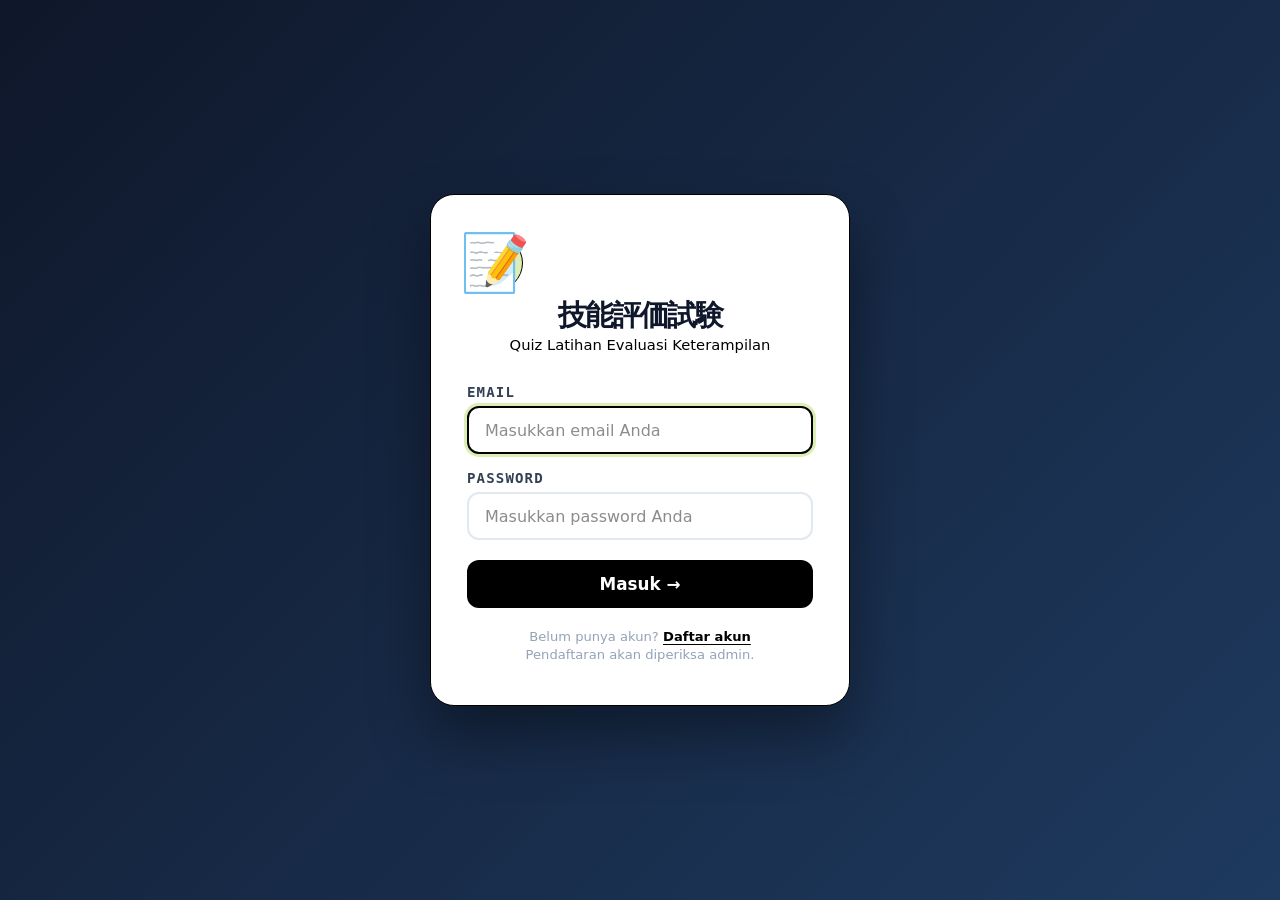
==== commit 37f02e20: "tambah fitur daftar akun dengan grup" ====
--- a/public/index.html
+++ b/public/index.html
@@ -41,7 +41,7 @@
                     <div id="login-error" class="login-error">Email atau password salah!</div>
                     <button type="submit" class="btn-login">Masuk →</button>
                 </form>
-                <p class="login-note">Belum punya akun? <button type="button" class="link-button" onclick="showSignupScreen()">Daftar dengan kode undangan</button><br />Silakan hubungi sensei kumiai.</p>
+                <p class="login-note">Belum punya akun? <button type="button" class="link-button" onclick="showSignupScreen()">Daftar akun</button><br />Pendaftaran akan diperiksa admin.</p>
             </div>
         </div>
 
@@ -49,28 +49,28 @@
             <div class="login-card">
                 <div class="login-logo">📝</div>
                 <h2>Daftar Akun</h2>
-                <p class="login-subtitle">Isi nama asli dan kode undangan grup Anda</p>
+                <p class="login-subtitle">Isi nama asli untuk membuat akun</p>
                 <form id="user-signup-form" class="login-form" onsubmit="handleUserSignup(event)">
                     <div class="login-field">
                         <label for="signup-name">Nama asli</label>
                         <input type="text" id="signup-name" placeholder="Nama lengkap sesuai identitas" autocomplete="name" required maxlength="100" />
                     </div>
                     <div class="login-field">
+                        <label for="signup-group">Nama grup</label>
+                        <input type="text" id="signup-group" placeholder="Masukkan nama grup Anda" autocomplete="organization" required maxlength="100" />
+                    </div>
+                    <div class="login-field">
                         <label for="signup-email">Email</label>
                         <input type="email" id="signup-email" placeholder="Masukkan email Anda" autocomplete="email" required />
                     </div>
                     <div class="login-field">
                         <label for="signup-password">Password</label>
                         <input type="password" id="signup-password" placeholder="Minimal 6 karakter" autocomplete="new-password" minlength="6" required />
-                    </div>
-                    <div class="login-field">
-                        <label for="signup-invite">Kode undangan</label>
-                        <input type="text" id="signup-invite" placeholder="Contoh: UJIAN-115-KENSETU" required maxlength="80" />
                     </div>
                     <div id="signup-error" class="login-error"></div>
                     <button type="submit" class="btn-login">Daftar akun</button>
                 </form>
-                <p class="login-note">Akun baru harus disetujui admin sebelum dapat digunakan.</p>
+                <p class="login-note">Semua pendaftaran harus disetujui admin sebelum dapat digunakan.</p>
                 <button type="button" class="link-button" onclick="showLoginScreen()">← Kembali ke login</button>
             </div>
         </div>
--- a/public/assets/css/style.css
+++ b/public/assets/css/style.css
@@ -2526,6 +2526,24 @@
 
 #screen-quiz .card {
     margin: 0 auto;
+    background: transparent;
+    border: 0;
+    border-radius: 0;
+    box-shadow: none;
+    scrollbar-width: none;
+    -ms-overflow-style: none;
+}
+
+#screen-quiz .card::-webkit-scrollbar,
+#screen-quiz .japanese-panel::-webkit-scrollbar {
+    display: none;
+    width: 0;
+    height: 0;
+}
+
+#screen-quiz .japanese-panel {
+    scrollbar-width: none;
+    -ms-overflow-style: none;
 }
 
 @media (max-width: 640px) {
